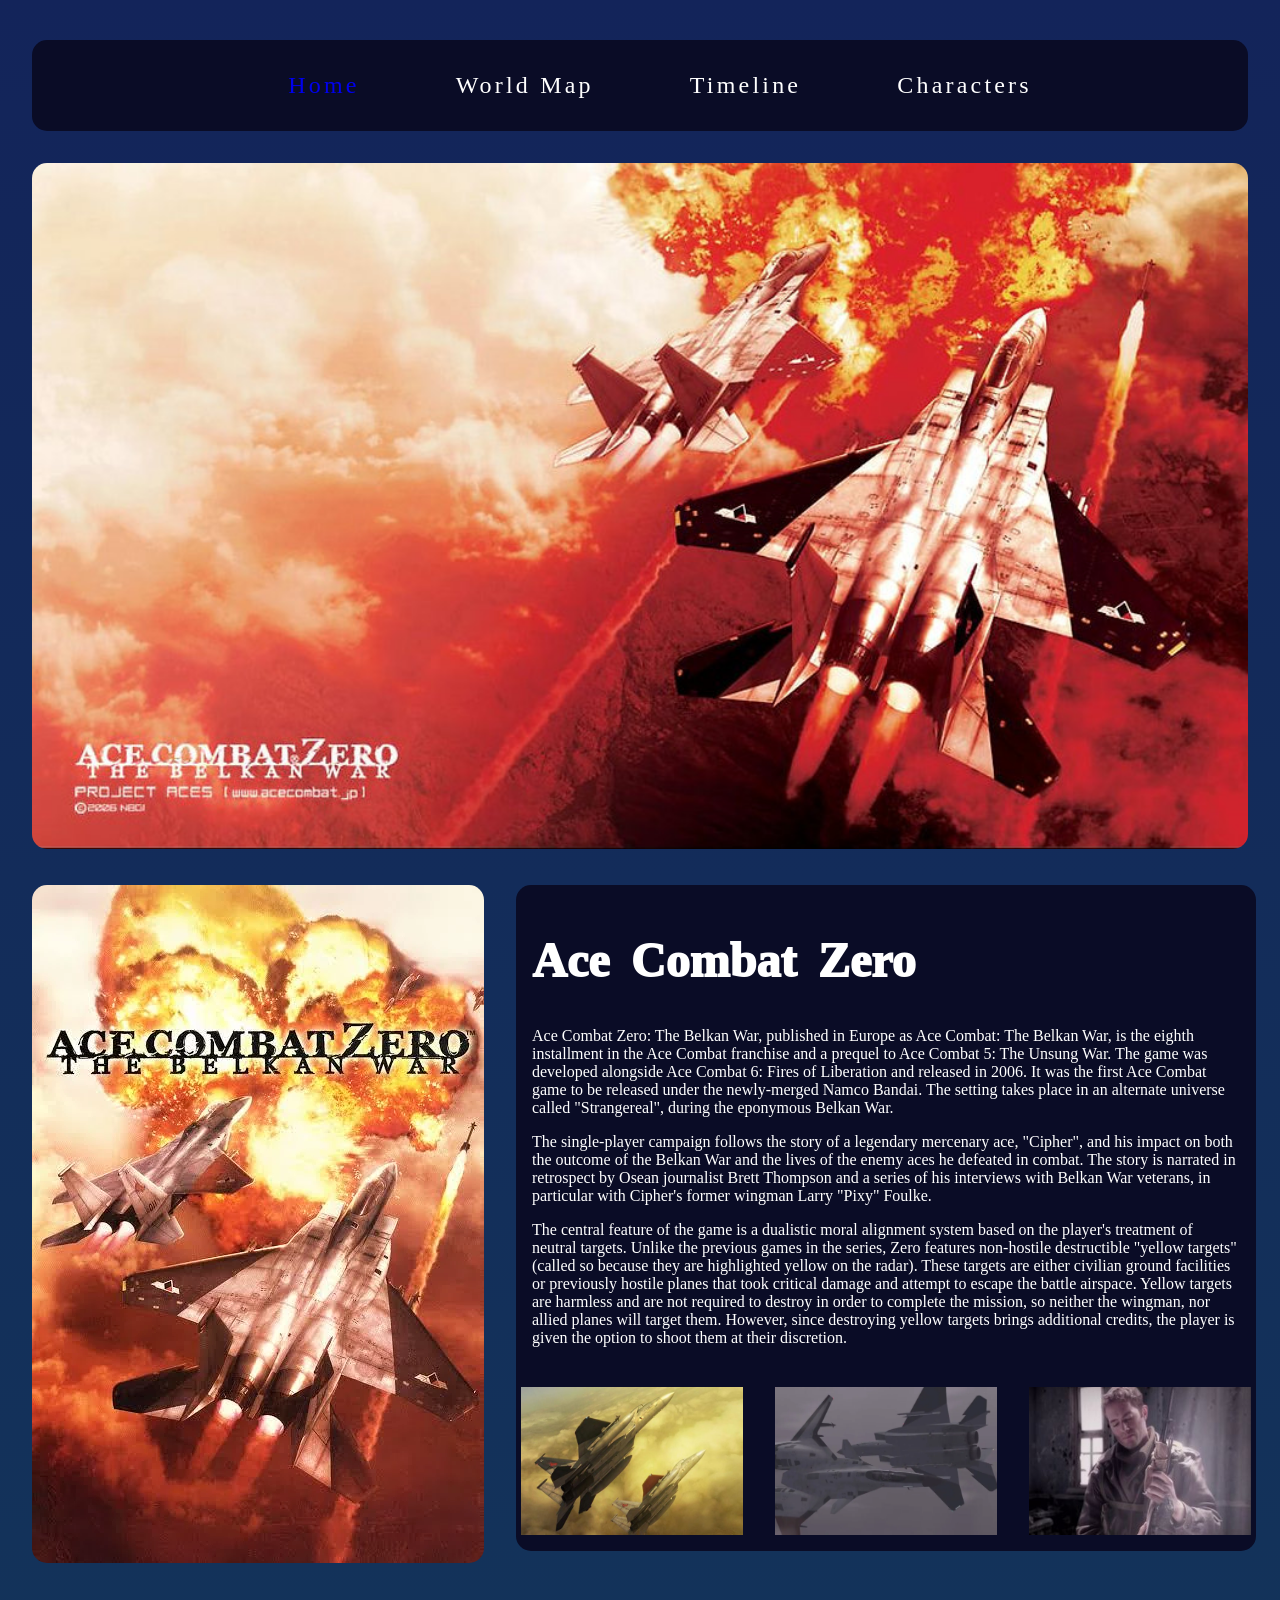
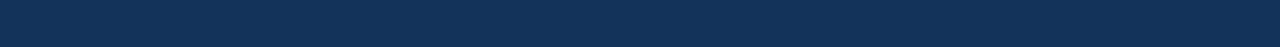
==== index.html @ 84a394d4 "init initial commit" ====
<!DOCTYPE html>
<html>
    <head>
        <title>Homepage</title>
        <link rel="stylesheet" href="styles.css">
    </head>
    <body>

        <div class="nav-container">
            <!-- Navigation -->
            <nav>
                <!-- 
                <img class="logo" src="images/Logo.webp"> 
                -->
                <ul>
                    <li>
                        <a href="index.html">Home</a>
                    </li>
                    <li>
                        <a href="">World Map</a>
                    </li>
                    <li>
                        <a href="">Timeline</a>
                    </li>
                    <li>
                        <a href="">Characters</a>
                    </li>
                </ul>
            </nav>  

        <!-- Banner/Hero -->
            <div class="banner-container">
                <img class="banner" src="images/Banner.jpg" alt="Ace Combat Zero Cover Art">
            </div>
            <!-- Side Image -->
            <aside class="side-image-container">
                <img class="side-image" src="images/SideImage.webp" alt="Ace Combat Zero Cover Art">
            </aside>
            
            <!-- Text -->
            <main class="game-summary-container">
                <article class="summary">
                    <h2>
                    Ace Combat Zero
                    </h2>
                    <p>
                        Ace Combat Zero: The Belkan War, published in Europe as Ace Combat: The Belkan War, is the eighth installment 
                        in the Ace Combat franchise and a prequel to Ace Combat 5: The Unsung War. 
                        The game was developed alongside Ace Combat 6: Fires of Liberation and released in 2006.
                        It was the first Ace Combat game to be released under the newly-merged Namco Bandai. 
                        The setting takes place in an alternate universe called "Strangereal", during the eponymous Belkan War. 
                    </p>
                    
                    <p>
                        The single-player campaign follows the story of a legendary mercenary ace, "Cipher", 
                        and his impact on both the outcome of the Belkan War and the lives of the enemy aces he defeated in combat. 
                        The story is narrated in retrospect by Osean journalist Brett Thompson and a series of his interviews with Belkan War veterans, 
                        in particular with Cipher's former wingman Larry "Pixy" Foulke. 
                    </p>
                    
                    <p>The central feature of the game is a dualistic moral alignment system based on the player's treatment of neutral targets. 
                        Unlike the previous games in the series, Zero features non-hostile destructible "yellow targets" (called so because they 
                        are highlighted yellow on the radar). These targets are either civilian ground facilities or previously hostile planes that 
                        took critical damage and attempt to escape the battle airspace. Yellow targets are harmless and are not required to destroy 
                        in order to complete the mission, so neither the wingman, nor allied planes will target them. However, since destroying yellow 
                        targets brings additional credits, the player is given the option to shoot them at their discretion.
                    </p>
                </article>

                <!-- Screenshots of game -->
                <article class="icon-container">
                    <img class="icon" src="images/Icon1.jpg" alt="Two jets in the sky">
                    <img class="icon" src="images/Icon2.webp" alt="Two jets dueling one another">
                    <img class="icon" src="images/Icon3.jpg" alt="Larry Foulke holding rifle cutscene">
                </article>
            </main>
        </div>

    </body>
</html>
---- styles.css ----
body {
    margin: 0;
    /* other backgrounds i tried but didnt like, but im not sure so i MIGHT switch back to them, so i'm just leaving them here */
    /* background-color: #13245A; */
    /* background-image: url(images/BackgroundIndex.jpg) */
     background-image: linear-gradient(to bottom, #13245A, #13335a);
     
}

a:visited {
    color: #FFFFFF;
    text-decoration: none;
}

li:hover {
    background-color: #23284d;
    border-radius: 15px;
}


ul {
    list-style-type: none;
    display: flex;
    
}

li {
    font-family: Cambria, Cochin, Georgia, Times, 'Times New Roman', serif;
    padding: 1rem;
    font-size: 1.5rem;
    letter-spacing: 0.2rem;
    margin: 0px 2rem;
    
}

image {
    max-width: 100%;
}

.nav-container {
    display: grid;
    grid-template-columns: 1fr 3fr;
}

nav {
    grid-column: span 2;
    background-color: #0A0C26;
    color: #FFFFFF;
    margin: 2.5em 2em 1em;
    border-radius: 15px;
    display: flex;
    align-items: center;
    justify-content: center;
}

nav a{
    text-decoration: none;
}

h2 {
    font-size: 3em;
    font-family: Cambria, Cochin, Georgia, Times, 'Times New Roman', serif;
    font-weight: 1000;
    word-spacing: 0.2em;
}

.logo {
    max-height: 4.5rem;
    border-radius: 50%;
    margin: 0.2rem 1rem 0.2rem 2rem;
}

.banner-container {
    grid-column: span 2;
    margin: 1em 2em 0.5em;
}

.banner {
    width: 100%;
    border-radius: 15px;
}

.side-image-container {
    grid-row: span 2;
    margin: 1.5em 1em 5em 2em;
}

.side-image {
    border-radius: 15px;
}

.game-summary-container {
    grid-row: span 2;
    margin: 1.5em 1.5em 6em 1em;
    background-color: #0A0C26;
    color: #FFFFFF;
    border-radius: 15px;
}

.summary {
    padding: 0.5em 1em 0.5em;
    font-family: Cambria, Cochin, Georgia, Times, 'Times New Roman', serif;

}

.icon-container {
    display: flex;
    justify-content: center;
}

.icon {
    margin: 1em;
    max-width: 30%;
}
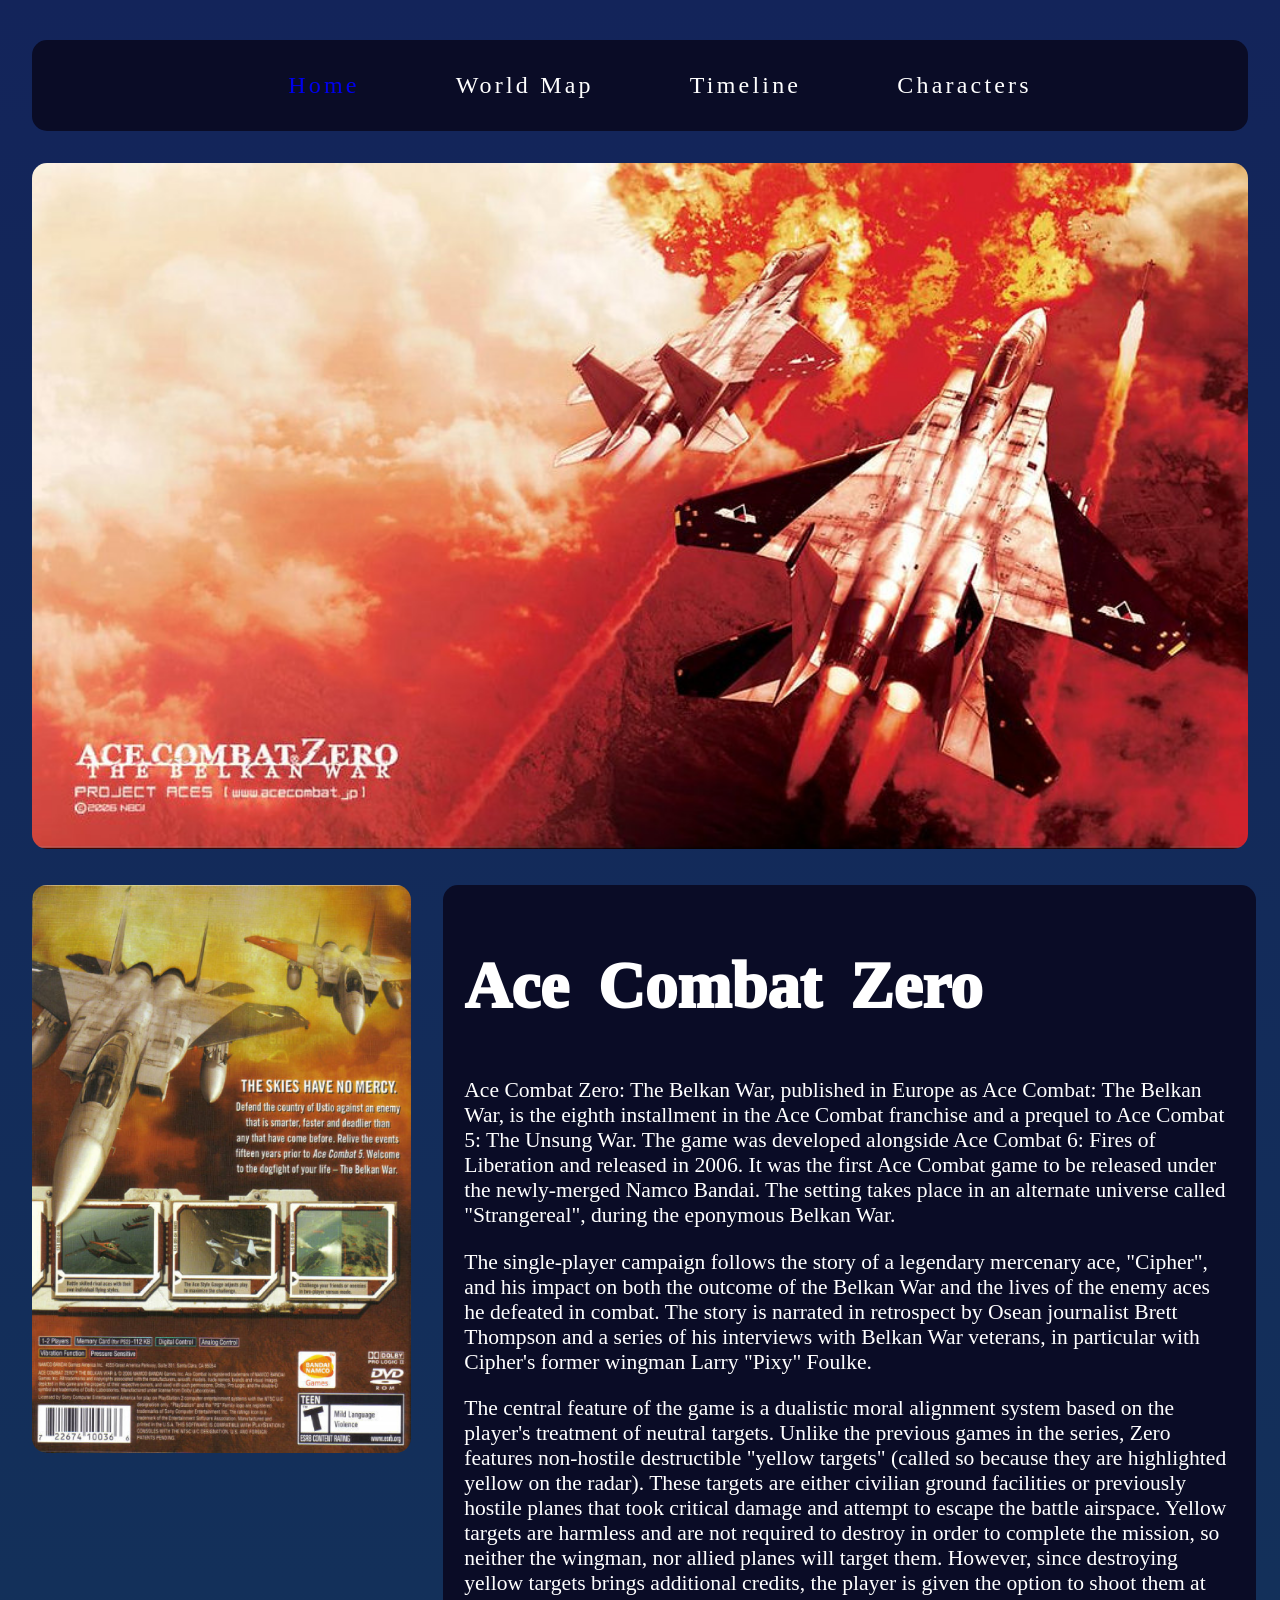
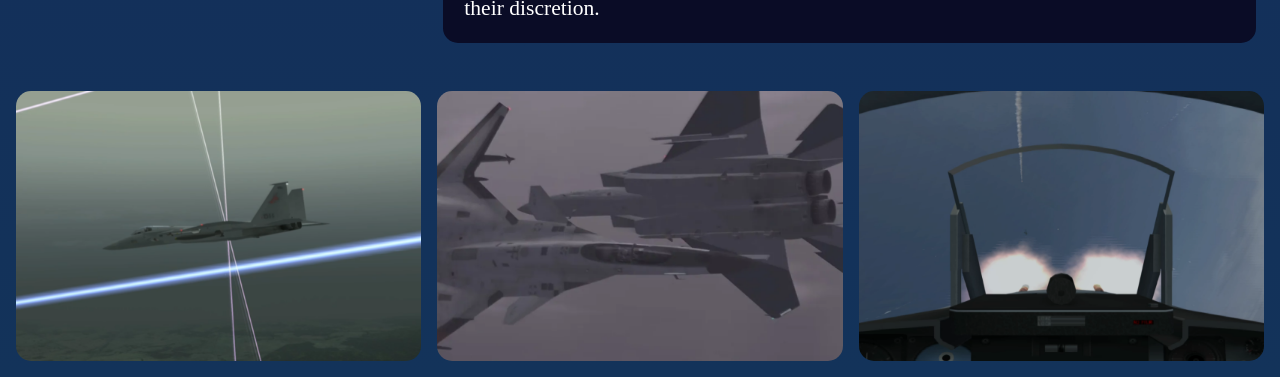
==== commit 80d765b8: "IndexResponsive Made index page more responsive to different screen sizes via media queries. Replace" ====
--- a/index.html
+++ b/index.html
@@ -1,17 +1,17 @@
 <!DOCTYPE html>
-<html>
+<html lang="en">
     <head>
+        <meta charset="utf-8">
+        <meta name="viewport" content="width=device-width, initial-scale=1.0">
         <title>Homepage</title>
         <link rel="stylesheet" href="styles.css">
     </head>
+    
     <body>
 
-        <div class="nav-container">
+        <div class="main-container">
             <!-- Navigation -->
             <nav>
-                <!-- 
-                <img class="logo" src="images/Logo.webp"> 
-                -->
                 <ul>
                     <li>
                         <a href="index.html">Home</a>
@@ -32,12 +32,14 @@
             <div class="banner-container">
                 <img class="banner" src="images/Banner.jpg" alt="Ace Combat Zero Cover Art">
             </div>
+            
             <!-- Side Image -->
             <aside class="side-image-container">
-                <img class="side-image" src="images/SideImage.webp" alt="Ace Combat Zero Cover Art">
+                <img class="side-image" src="images/SideImage2.png" alt="Ace Combat Zero Cover Art">
+                <!-- <img class="side-image" src="images/SideImage2.png" alt="Ace Combat Zero Cover Art"> -->
             </aside>
             
-            <!-- Text -->
+            <!-- Game Description -->
             <main class="game-summary-container">
                 <article class="summary">
                     <h2>
@@ -66,14 +68,15 @@
                         targets brings additional credits, the player is given the option to shoot them at their discretion.
                     </p>
                 </article>
+            </main>
 
-                <!-- Screenshots of game -->
-                <article class="icon-container">
-                    <img class="icon" src="images/Icon1.jpg" alt="Two jets in the sky">
-                    <img class="icon" src="images/Icon2.webp" alt="Two jets dueling one another">
-                    <img class="icon" src="images/Icon3.jpg" alt="Larry Foulke holding rifle cutscene">
-                </article>
-            </main>
+            <!-- Screenshots of game -->
+                <div class="icon-container">
+                    <img class="icon1" src="images/Icon1.png" alt="Jet flying through railgun lasers">
+                    <img class="icon2" src="images/Icon2.png" alt="Two jets dueling one another">
+                    <img class="icon3" src="images/Icon3.png" alt="Cockpit view of jet in combat">
+                </div>
+
         </div>
 
     </body>
--- a/styles.css
+++ b/styles.css
@@ -1,3 +1,6 @@
+
+
+
 body {
     margin: 0;
     /* other backgrounds i tried but didnt like, but im not sure so i MIGHT switch back to them, so i'm just leaving them here */
@@ -21,29 +24,23 @@
 ul {
     list-style-type: none;
     display: flex;
+    font-size: 1.5rem;
     
 }
 
 li {
     font-family: Cambria, Cochin, Georgia, Times, 'Times New Roman', serif;
-    padding: 1rem;
-    font-size: 1.5rem;
+    padding: 0.5rem 3rem;
     letter-spacing: 0.2rem;
-    margin: 0px 2rem;
+}
+
+img {
+    max-inline-size: 100%;
     
 }
 
-image {
-    max-width: 100%;
-}
-
-.nav-container {
-    display: grid;
-    grid-template-columns: 1fr 3fr;
-}
-
 nav {
-    grid-column: span 2;
+    grid-column: span 3;
     background-color: #0A0C26;
     color: #FFFFFF;
     margin: 2.5em 2em 1em;
@@ -55,6 +52,7 @@
 
 nav a{
     text-decoration: none;
+  
 }
 
 h2 {
@@ -70,8 +68,14 @@
     margin: 0.2rem 1rem 0.2rem 2rem;
 }
 
+.main-container {
+    display: grid;
+    grid-template-columns: 1fr 1fr 4fr;
+}
+
+
 .banner-container {
-    grid-column: span 2;
+    grid-column: span 3;
     margin: 1em 2em 0.5em;
 }
 
@@ -81,8 +85,8 @@
 }
 
 .side-image-container {
-    grid-row: span 2;
-    margin: 1.5em 1em 5em 2em;
+    grid-column: 1 / 3;
+    margin: 1.5em 1em 2em 2em;
 }
 
 .side-image {
@@ -90,26 +94,143 @@
 }
 
 .game-summary-container {
-    grid-row: span 2;
-    margin: 1.5em 1.5em 6em 1em;
+    grid-column: 3 / 3;
+    margin: 1.5em 1.5em 2em 1em;
     background-color: #0A0C26;
     color: #FFFFFF;
     border-radius: 15px;
 }
 
 .summary {
-    padding: 0.5em 1em 0.5em;
+    padding: 0.5em 1em 0em;
     font-family: Cambria, Cochin, Georgia, Times, 'Times New Roman', serif;
-
+    font-size: 1.35rem;
 }
 
 .icon-container {
-    display: flex;
-    justify-content: center;
-}
-
-.icon {
+    grid-column: span 3;
+    display: grid;
+    gap: 1em;
+    grid-template-columns: 1fr 1fr 1fr;
     margin: 1em;
-    max-width: 30%;
-}
-
+    
+}
+
+.icon1 {
+    max-inline-size: 100%;
+    grid-column: 1 / 1;
+    border-radius: 15px;
+}
+
+.icon2 {
+    max-inline-size: 100%;
+    grid-column: 2 / 2;
+    border-radius: 15px;
+}
+
+.icon3 {
+    max-inline-size: 100%;
+    grid-column: 3 / 3;
+    border-radius: 15px;
+}
+
+/* Media queries focused on index page */
+
+@media (max-width: 1100px) {
+    .summary {
+    padding: 0.5em 1em 0.5em;
+    font-size: 0.85em;
+}
+
+h1 {
+    font-size: 2rem;
+}
+
+}
+
+@media (max-width: 1000px) {
+
+    h2 {
+        font-size: 2rem;
+        word-spacing: 0.2em;
+    }
+
+    ul {
+    font-size: 1.0rem;
+}
+
+ .side-image-container {
+    margin: 1em;
+    margin: 1.5em 1em 1em 2em;
+    }
+
+
+.game-summary-container {
+    margin: 1em 1.5em 1em 1em;
+
+    }
+
+    .summary {
+    padding: 0.5em 1em 0.5em;
+    font-size: 1em;
+}
+}
+
+@media (max-width: 800px) {
+    ul {
+
+    font-size: 1.0rem;
+}
+
+ .side-image-container {
+    margin: 1em;
+
+    }
+
+
+.game-summary-container {
+    margin: 1em 1.5em 1em 1em;
+
+    }
+    .summary {
+    padding: 0.5em 1em 0.5em;
+    font-size: 0.6em;
+}
+
+    ul {
+
+    font-size: 0.9rem;
+}
+
+li {
+
+    padding: 0.5rem 2rem;
+    letter-spacing: 0.1rem;
+}
+
+h2 {
+    font-size: 1rem;
+}
+
+}
+
+@media (max-width: 600px) {
+
+    ul {
+    font-size: 0.8rem;
+}
+
+li {
+    padding: 0.5rem 1rem;
+    letter-spacing: 0.1rem;
+}
+
+    h2 {
+    font-size: 0.8rem;
+}
+
+    .summary {
+    padding: 0.5em 1em 0.5em;
+    font-size: 0.4em;
+}
+}
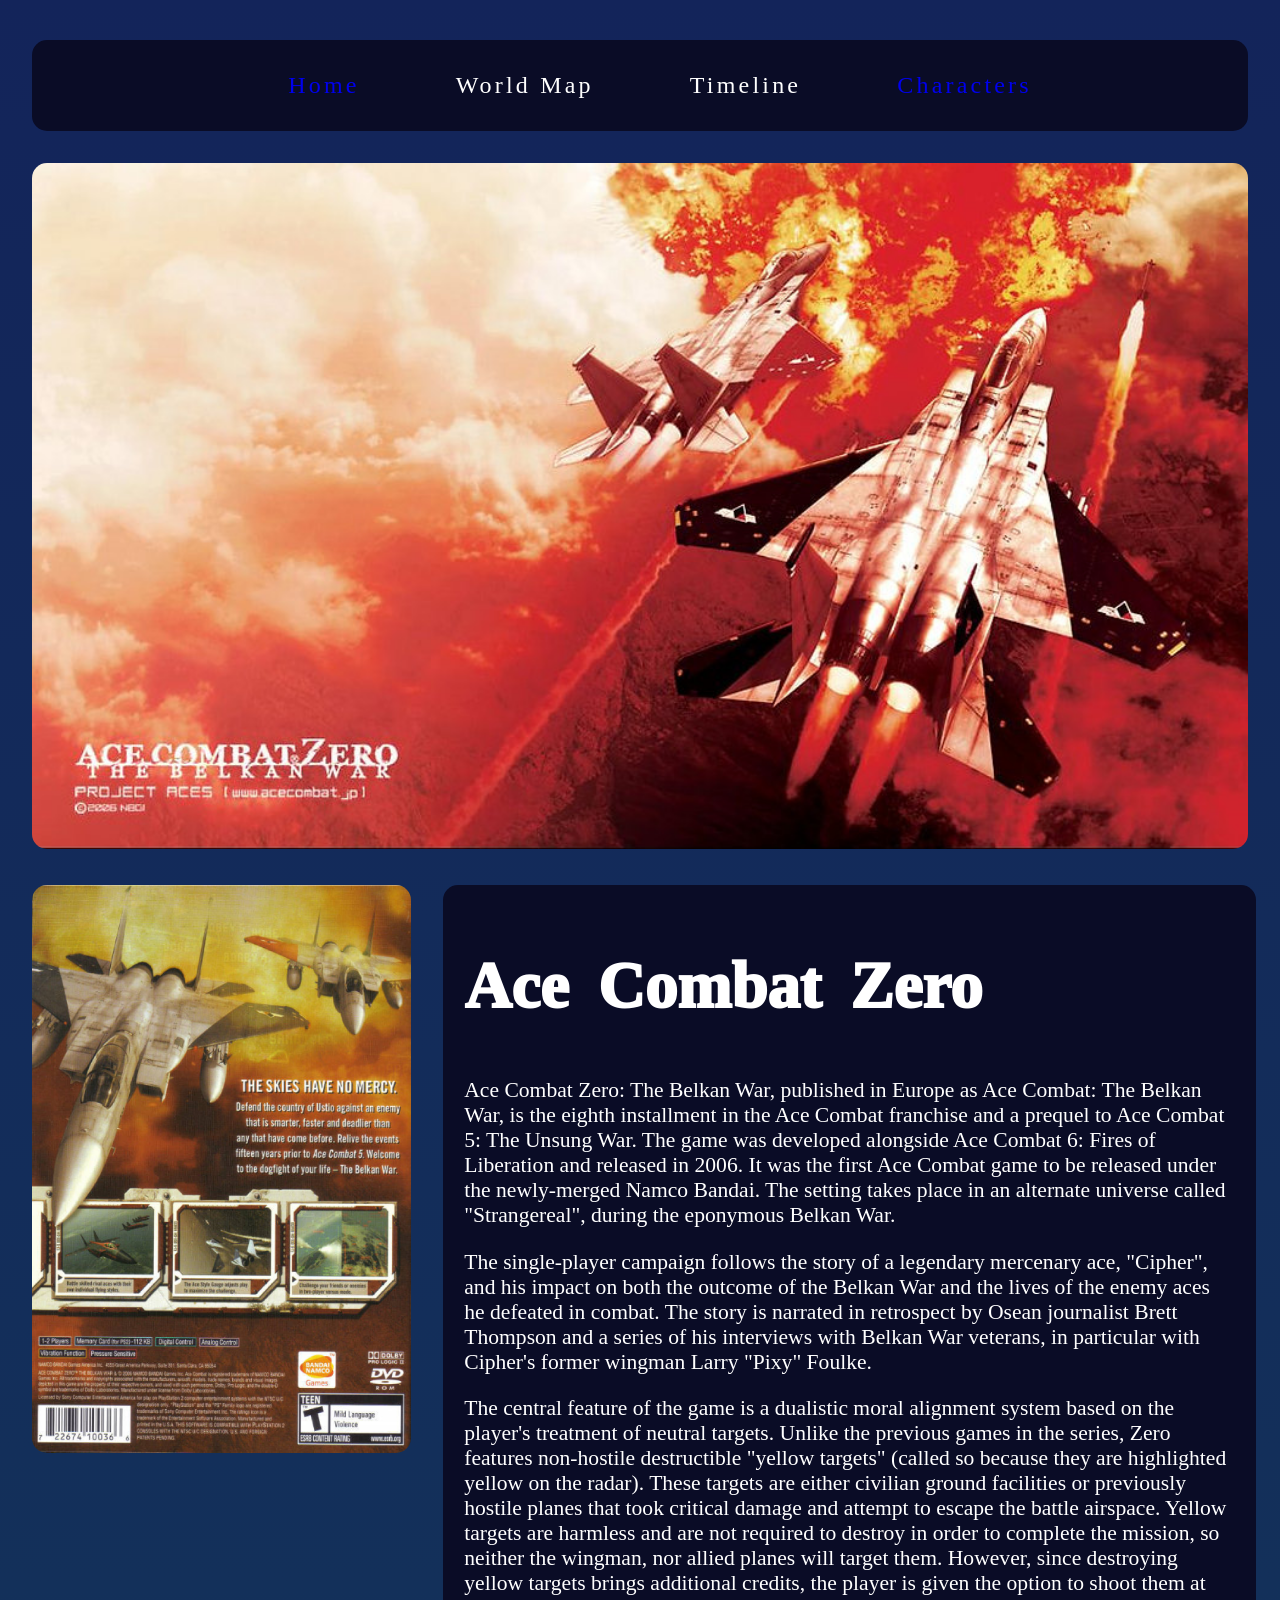
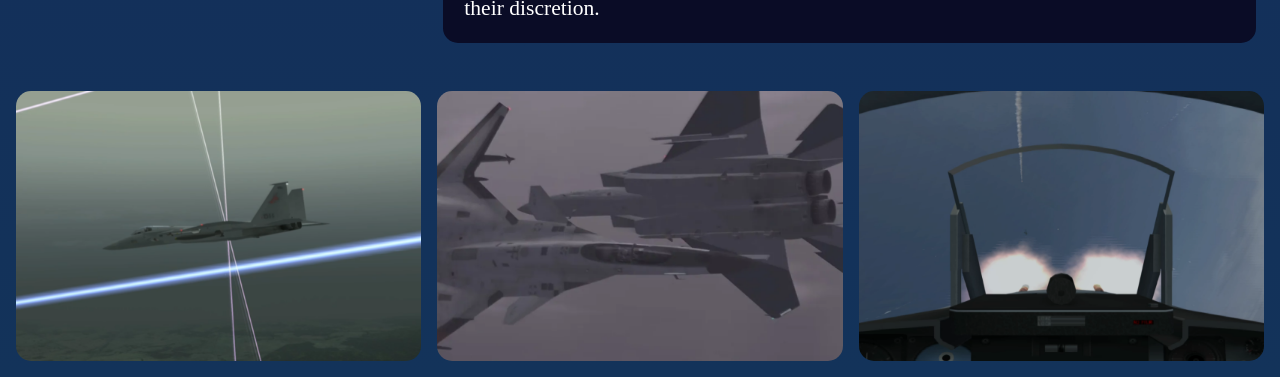
==== commit 80943152: "mobile view Made layout verticle when screen is too small" ====
--- a/index.html
+++ b/index.html
@@ -23,7 +23,7 @@
                         <a href="">Timeline</a>
                     </li>
                     <li>
-                        <a href="">Characters</a>
+                        <a href="characters.html">Characters</a>
                     </li>
                 </ul>
             </nav>  
--- a/styles.css
+++ b/styles.css
@@ -192,6 +192,7 @@
     margin: 1em 1.5em 1em 1em;
 
     }
+
     .summary {
     padding: 0.5em 1em 0.5em;
     font-size: 0.6em;
@@ -214,7 +215,7 @@
 
 }
 
-@media (max-width: 600px) {
+@media (max-width: 550px) {
 
     ul {
     font-size: 0.8rem;
@@ -226,11 +227,34 @@
 }
 
     h2 {
-    font-size: 0.8rem;
-}
-
-    .summary {
-    padding: 0.5em 1em 0.5em;
-    font-size: 0.4em;
-}
+    font-size: 2rem;
+}
+
+    .side-image-container {
+    margin: 1em;
+    grid-column: 1 / 4;
+    }
+
+    .game-summary-container {
+    margin: 1em 1.5em 1em 1em;
+    grid-column: 1 / 4;
+    }
+
+    .summary {
+    padding: 0.5em 1em 0.5em;
+    font-size: 0.8em;
+    
+}
+
+    .icon1 {
+    grid-column: 1 / 4;
+    }
+
+    .icon2 {
+    grid-column: 1 / 4;
+    }
+
+    .icon3 {
+    grid-column: 1 / 4;
+    }
 }
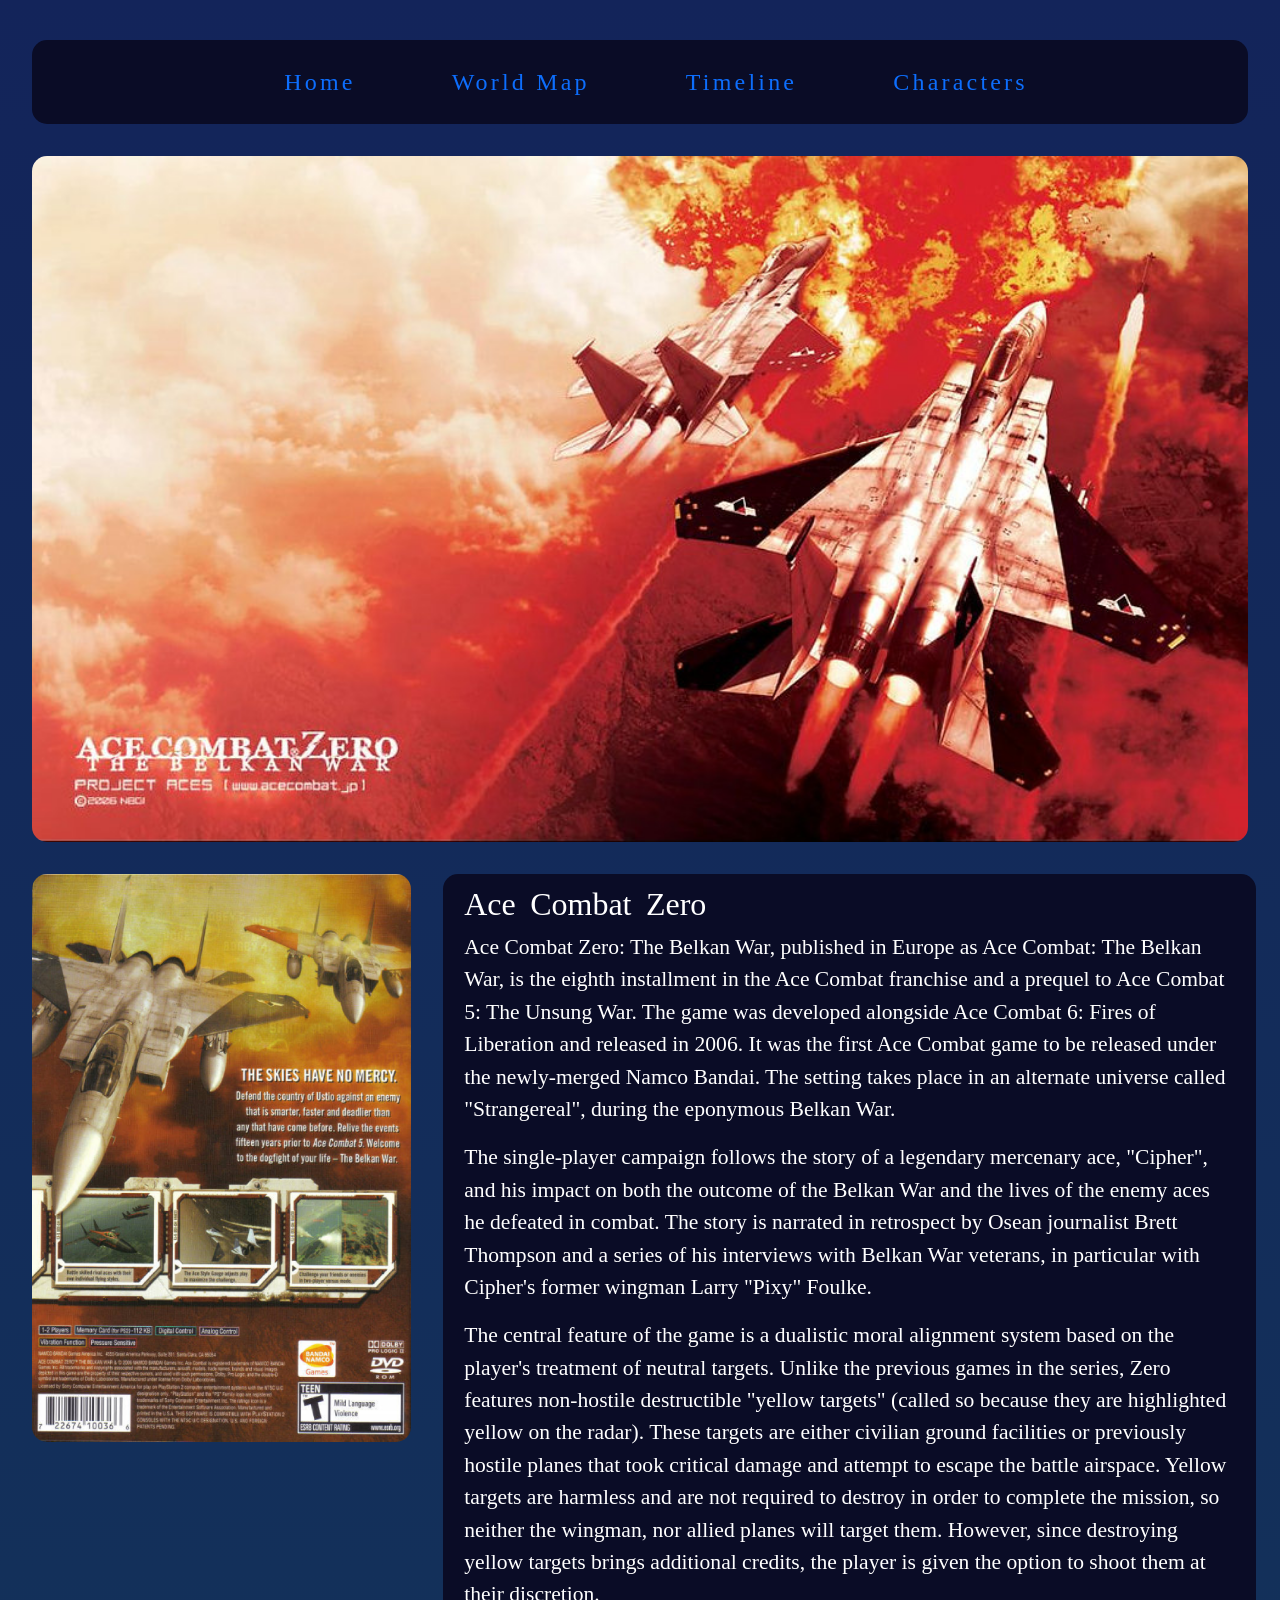
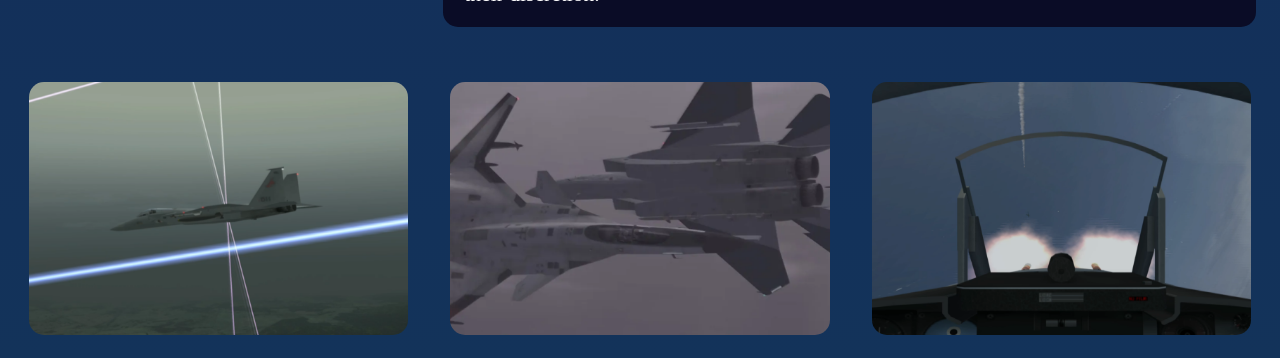
==== commit 67b868ee: "Bootstrap Downloaded the framework bootstrap & added it to project files. Added two new pages utiliz" ====
--- a/index.html
+++ b/index.html
@@ -5,22 +5,25 @@
         <meta name="viewport" content="width=device-width, initial-scale=1.0">
         <title>Homepage</title>
         <link rel="stylesheet" href="styles.css">
+        <link rel="stylesheet" href="css/bootstrap.css">
+        <script defer src="js/bootstrap.bundle.min.js"></script>
+
     </head>
     
     <body>
 
         <div class="main-container">
             <!-- Navigation -->
-            <nav>
+            <nav class="navigation">
                 <ul>
                     <li>
                         <a href="index.html">Home</a>
                     </li>
                     <li>
-                        <a href="">World Map</a>
+                        <a href="map.html">World Map</a>
                     </li>
                     <li>
-                        <a href="">Timeline</a>
+                        <a href="timeline.html">Timeline</a>
                     </li>
                     <li>
                         <a href="characters.html">Characters</a>
@@ -70,14 +73,54 @@
                 </article>
             </main>
 
-            <!-- Screenshots of game -->
+                <!-- Game screenshots -->
                 <div class="icon-container">
-                    <img class="icon1" src="images/Icon1.png" alt="Jet flying through railgun lasers">
-                    <img class="icon2" src="images/Icon2.png" alt="Two jets dueling one another">
-                    <img class="icon3" src="images/Icon3.png" alt="Cockpit view of jet in combat">
+                    <button type="button" class="btn" data-bs-toggle="modal" data-bs-target="#ModalScreenshot1">
+                        <img class="icon1" src="images/Icon1.png" alt="Jet flying through railgun lasers">
+                    </button>
+                    <button type="button" class="btn" data-bs-toggle="modal" data-bs-target="#ModalScreenshot2">
+                        <img class="icon2" src="images/Icon2.png" alt="Two jets dueling one another">
+                    </button>
+                    <button type="button" class="btn" data-bs-toggle="modal" data-bs-target="#ModalScreenshot3">
+                        <img class="icon3" src="images/Icon3.png" alt="Cockpit view of jet in combat">
+                    </button>
                 </div>
 
+                <!-- Modal -->
+
+                <div class="modal fade" id="ModalScreenshot1" tabindex="-1" aria-labelledby="ModalScreenshot1Label" aria-hidden="true">
+                    <div class="modal-dialog modal-dialog-centered modal-lg">
+                        <div class="modal-content bg-transparent">
+                            <img class="icon1" src="images/Icon1.png" alt="Jet flying through railgun lasers">
+                            <div class="modal-footer">
+                                <button type="button" class="btn btn-secondary" data-bs-dismiss="modal">Close</button>
+                            </div>
+                        </div>
+                    </div>
+                </div>
+
+                <div class="modal fade" id="ModalScreenshot2" tabindex="-1" aria-labelledby="ModalScreenshot2Label" aria-hidden="true">
+                    <div class="modal-dialog modal-dialog-centered modal-lg">
+                        <div class="modal-content bg-transparent">
+                            <img class="icon2" src="images/Icon2.png" alt="Two jets dueling one another">
+                            <div class="modal-footer">
+                                <button type="button" class="btn btn-secondary" data-bs-dismiss="modal">Close</button>
+                            </div>
+                        </div>
+                    </div>
+                </div>
+
+                 <div class="modal fade" id="ModalScreenshot3" tabindex="-1" aria-labelledby="ModalScreenshot3label" aria-hidden="true">
+                    <div class="modal-dialog modal-dialog-centered modal-lg">
+                        <div class="modal-content bg-transparent">
+                            <img class="icon3" src="images/Icon3.png" alt="Cockpit view of jet in combat">
+                            <div class="modal-footer">
+                                <button type="button" class="btn btn-secondary" data-bs-dismiss="modal">Close</button>
+                            </div>
+                        </div>
+                    </div>
+                </div>               
         </div>
-
+    <script src="https://cdn.jsdelivr.net/npm/bootstrap@5.3.8/dist/js/bootstrap.bundle.min.js" integrity="sha384-FKyoEForCGlyvwx9Hj09JcYn3nv7wiPVlz7YYwJrWVcXK/BmnVDxM+D2scQbITxI" crossorigin="anonymous"></script>
     </body>
 </html>
--- a/styles.css
+++ b/styles.css
@@ -25,6 +25,7 @@
     list-style-type: none;
     display: flex;
     font-size: 1.5rem;
+    padding-top: 1rem;
     
 }
 
@@ -37,17 +38,6 @@
 img {
     max-inline-size: 100%;
     
-}
-
-nav {
-    grid-column: span 3;
-    background-color: #0A0C26;
-    color: #FFFFFF;
-    margin: 2.5em 2em 1em;
-    border-radius: 15px;
-    display: flex;
-    align-items: center;
-    justify-content: center;
 }
 
 nav a{
@@ -62,6 +52,18 @@
     word-spacing: 0.2em;
 }
 
+.navigation {
+    grid-column: span 3;
+    background-color: #0A0C26;
+    color: #FFFFFF;
+    margin: 2.5em 2em 1em;
+    border-radius: 15px;
+    display: flex;
+    align-items: center;
+    justify-content: center;
+}
+
+
 .logo {
     max-height: 4.5rem;
     border-radius: 50%;
@@ -134,6 +136,18 @@
     border-radius: 15px;
 }
 
+.character-summary {
+    padding: 1rem;
+    background-color: #0A0C26;
+    border-radius: 15px;
+}
+
+.event-summary {
+    padding: 2rem;
+    background-color: #0A0C26;
+    border-radius: 15px;
+}
+
 /* Media queries focused on index page */
 
 @media (max-width: 1100px) {
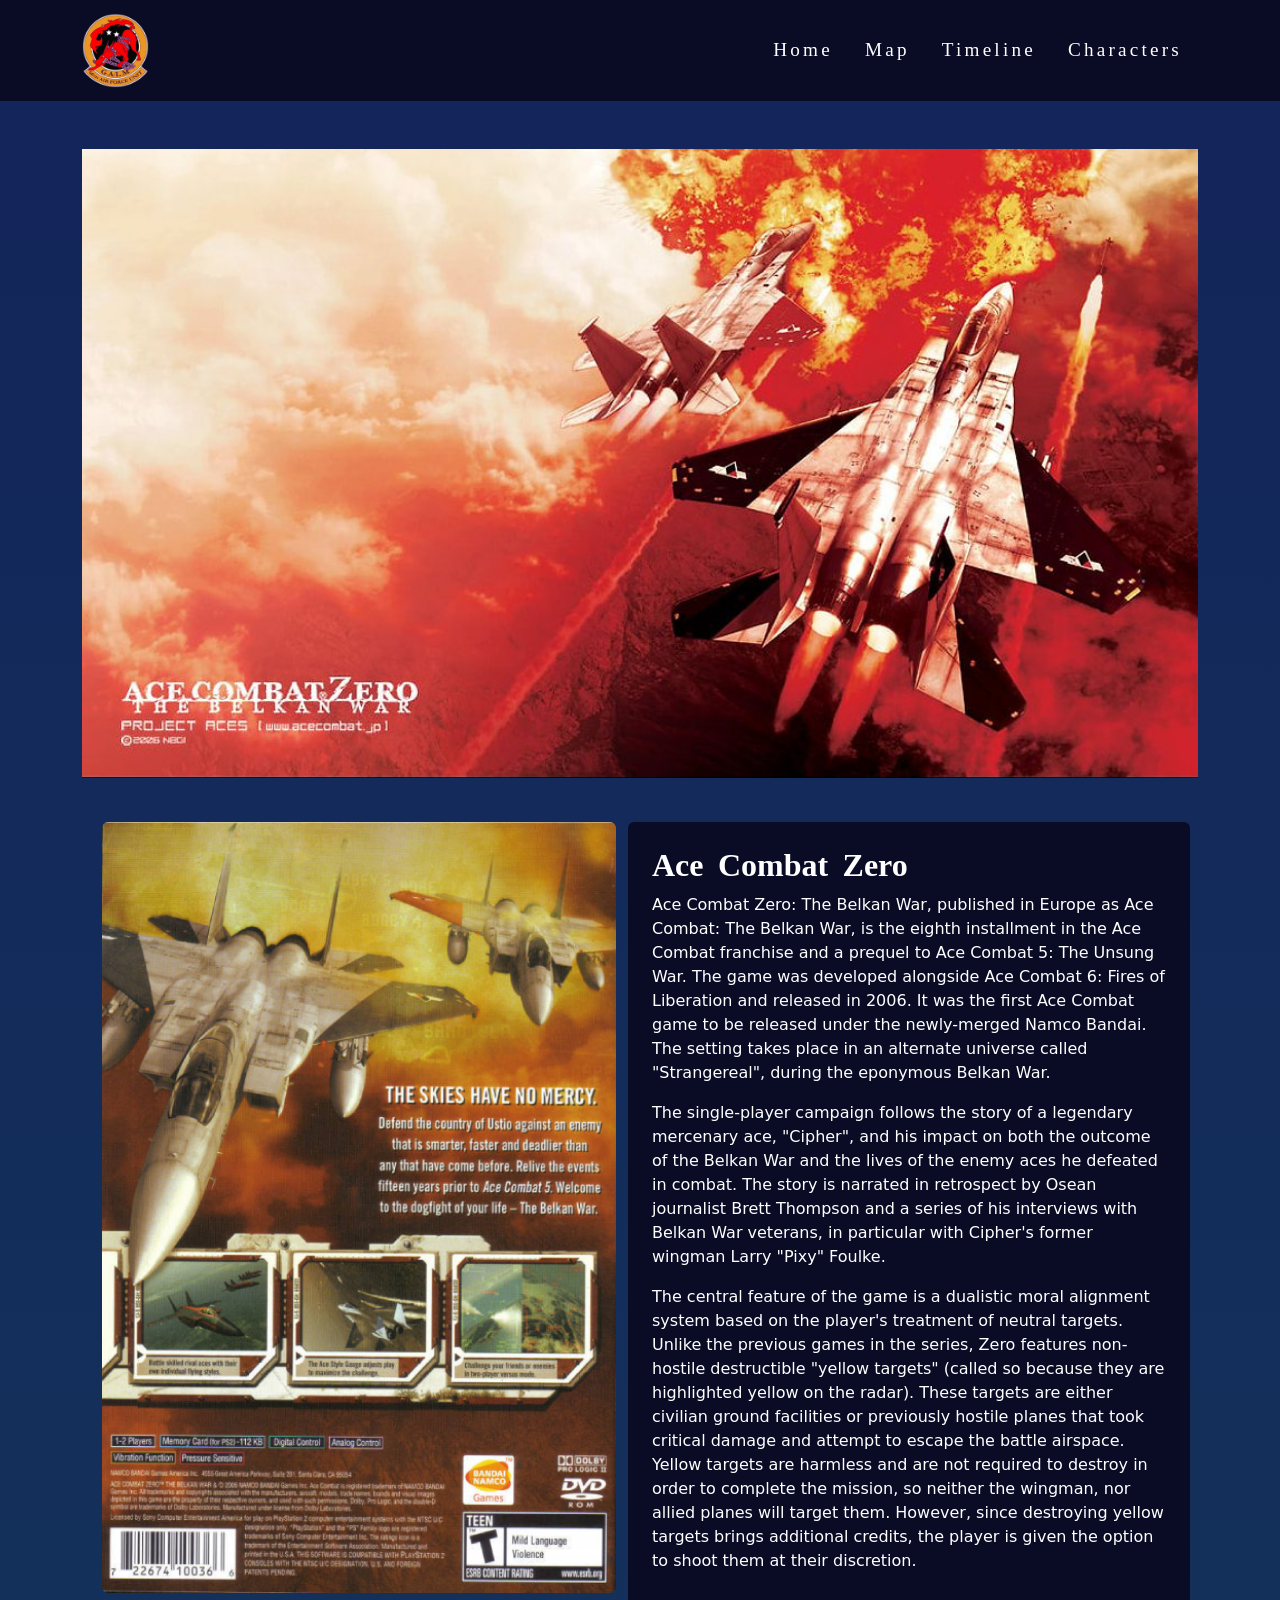
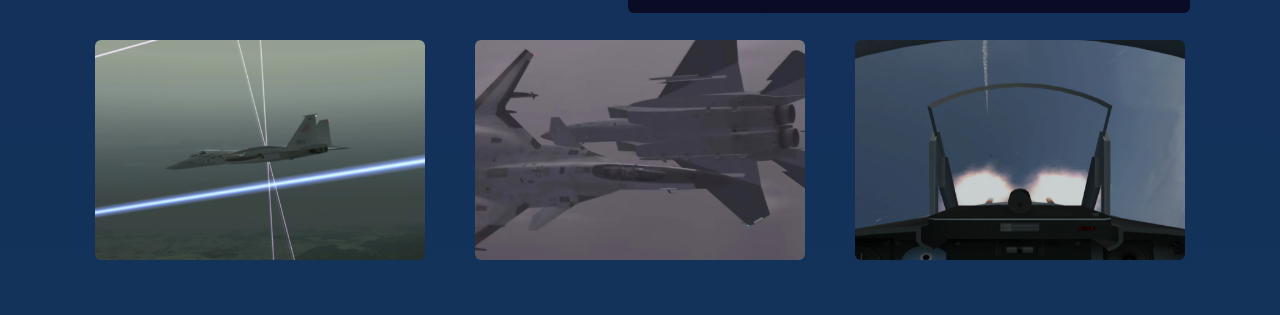
==== commit 12b988d6: "Website Finalized Made Final Changes to Website" ====
--- a/index.html
+++ b/index.html
@@ -12,78 +12,97 @@
     
     <body>
 
-        <div class="main-container">
-            <!-- Navigation -->
-            <nav class="navigation">
-                <ul>
-                    <li>
-                        <a href="index.html">Home</a>
-                    </li>
-                    <li>
-                        <a href="map.html">World Map</a>
-                    </li>
-                    <li>
-                        <a href="timeline.html">Timeline</a>
-                    </li>
-                    <li>
-                        <a href="characters.html">Characters</a>
-                    </li>
-                </ul>
-            </nav>  
-
+    <!-- Navigation -->
+   <nav class="navbar navbar-expand-sm navbar-dark mb-4" style="background-color:#0A0C26;">
+    <div class="container">
+     <a class="navbar-brand">
+        <img src="images/Galm1.webp" alt="Logo" height="75px">
+     </a>
+      <button class="navbar-toggler" type="button" data-bs-toggle="collapse" data-bs-target="#navbarNav" aria-controls="navbarSupportedContent" aria-expanded="false" aria-label="Toggle navigation">
+        <span class="navbar-toggler-icon"></span>
+      </button>
+      <div class="collapse navbar-collapse" id="navbarNav">
+        <ul class="navbar-nav ms-auto">
+          <li class="nav-item">
+            <a class="nav-link active text-white" href="index.html">Home</a>
+          </li>
+          <li class="nav-item">
+            <a class="nav-link active text-white" href="map.html">Map</a>
+          </li>
+          <li class="nav-item">
+            <a class="nav-link active text-white" href="timeline.html">Timeline</a>
+          </li>
+          <li class="nav-item">
+            <a class="nav-link active text-white" href="characters.html">Characters</a>
+          </li>
+        </ul>
+      </div>
+    </div>
+  </nav>
+        
+        <div class="container"> 
         <!-- Banner/Hero -->
-            <div class="banner-container">
-                <img class="banner" src="images/Banner.jpg" alt="Ace Combat Zero Cover Art">
+            <div class="row mt-3">
+                <img class="img-fluid rounded my-4" src="images/Banner.jpg" alt="Ace Combat Zero Cover Art">
             </div>
             
-            <!-- Side Image -->
-            <aside class="side-image-container">
-                <img class="side-image" src="images/SideImage2.png" alt="Ace Combat Zero Cover Art">
-                <!-- <img class="side-image" src="images/SideImage2.png" alt="Ace Combat Zero Cover Art"> -->
-            </aside>
             
-            <!-- Game Description -->
-            <main class="game-summary-container">
-                <article class="summary">
-                    <h2>
-                    Ace Combat Zero
-                    </h2>
-                    <p>
-                        Ace Combat Zero: The Belkan War, published in Europe as Ace Combat: The Belkan War, is the eighth installment 
-                        in the Ace Combat franchise and a prequel to Ace Combat 5: The Unsung War. 
-                        The game was developed alongside Ace Combat 6: Fires of Liberation and released in 2006.
-                        It was the first Ace Combat game to be released under the newly-merged Namco Bandai. 
-                        The setting takes place in an alternate universe called "Strangereal", during the eponymous Belkan War. 
-                    </p>
+                <div class="row mx-2 my-1">
+                    <!-- Side Image -->
+                    <aside class="col my-3">
+                        <img class="img-fluid rounded" src="images/SideImage2.png" alt="Ace Combat Zero Cover Art" width="100%">
+                        <!-- <img class="side-image" src="images/SideImage2.png" alt="Ace Combat Zero Cover Art"> -->
+                    </aside>
                     
-                    <p>
-                        The single-player campaign follows the story of a legendary mercenary ace, "Cipher", 
-                        and his impact on both the outcome of the Belkan War and the lives of the enemy aces he defeated in combat. 
-                        The story is narrated in retrospect by Osean journalist Brett Thompson and a series of his interviews with Belkan War veterans, 
-                        in particular with Cipher's former wingman Larry "Pixy" Foulke. 
-                    </p>
-                    
-                    <p>The central feature of the game is a dualistic moral alignment system based on the player's treatment of neutral targets. 
-                        Unlike the previous games in the series, Zero features non-hostile destructible "yellow targets" (called so because they 
-                        are highlighted yellow on the radar). These targets are either civilian ground facilities or previously hostile planes that 
-                        took critical damage and attempt to escape the battle airspace. Yellow targets are harmless and are not required to destroy 
-                        in order to complete the mission, so neither the wingman, nor allied planes will target them. However, since destroying yellow 
-                        targets brings additional credits, the player is given the option to shoot them at their discretion.
-                    </p>
-                </article>
-            </main>
+                    <!-- Game Description -->
+                    <main class="col-lg my-3 text-white rounded p-4" style="background-color: #0A0C26;">
+                            <h2 class="fw-bold">
+                            Ace Combat Zero
+                            </h2>
+                            <p>
+                                Ace Combat Zero: The Belkan War, published in Europe as Ace Combat: The Belkan War, is the eighth installment 
+                                in the Ace Combat franchise and a prequel to Ace Combat 5: The Unsung War. 
+                                The game was developed alongside Ace Combat 6: Fires of Liberation and released in 2006.
+                                It was the first Ace Combat game to be released under the newly-merged Namco Bandai. 
+                                The setting takes place in an alternate universe called "Strangereal", during the eponymous Belkan War. 
+                            </p>
+                            
+                            <p>
+                                The single-player campaign follows the story of a legendary mercenary ace, "Cipher", 
+                                and his impact on both the outcome of the Belkan War and the lives of the enemy aces he defeated in combat. 
+                                The story is narrated in retrospect by Osean journalist Brett Thompson and a series of his interviews with Belkan War veterans, 
+                                in particular with Cipher's former wingman Larry "Pixy" Foulke. 
+                            </p>
+                            
+                            <p>The central feature of the game is a dualistic moral alignment system based on the player's treatment of neutral targets. 
+                                Unlike the previous games in the series, Zero features non-hostile destructible "yellow targets" (called so because they 
+                                are highlighted yellow on the radar). These targets are either civilian ground facilities or previously hostile planes that 
+                                took critical damage and attempt to escape the battle airspace. Yellow targets are harmless and are not required to destroy 
+                                in order to complete the mission, so neither the wingman, nor allied planes will target them. However, since destroying yellow 
+                                targets brings additional credits, the player is given the option to shoot them at their discretion.
+                            </p>
+                    </main>
+                </div>
+           
 
                 <!-- Game screenshots -->
-                <div class="icon-container">
-                    <button type="button" class="btn" data-bs-toggle="modal" data-bs-target="#ModalScreenshot1">
-                        <img class="icon1" src="images/Icon1.png" alt="Jet flying through railgun lasers">
-                    </button>
-                    <button type="button" class="btn" data-bs-toggle="modal" data-bs-target="#ModalScreenshot2">
-                        <img class="icon2" src="images/Icon2.png" alt="Two jets dueling one another">
-                    </button>
-                    <button type="button" class="btn" data-bs-toggle="modal" data-bs-target="#ModalScreenshot3">
-                        <img class="icon3" src="images/Icon3.png" alt="Cockpit view of jet in combat">
-                    </button>
+                
+                <div class="row mb-5">
+                    <div class="col-lg">
+                        <button type="button" class="btn" data-bs-toggle="modal" data-bs-target="#ModalScreenshot1">
+                            <img class="img-fluid rounded" src="images/Icon1.png" alt="Jet flying through railgun lasers">
+                        </button>
+                    </div>
+                    <div class="col-lg">
+                        <button type="button" class="btn" data-bs-toggle="modal" data-bs-target="#ModalScreenshot2">
+                            <img class="img-fluid rounded" src="images/Icon2.png" alt="Two jets dueling one another">
+                        </button>
+                    </div>
+                    <div class="col-lg">
+                        <button type="button" class="btn" data-bs-toggle="modal" data-bs-target="#ModalScreenshot3">
+                            <img class="img-fluid rounded" src="images/Icon3.png" alt="Cockpit view of jet in combat">
+                        </button>
+                    </div>
                 </div>
 
                 <!-- Modal -->
--- a/styles.css
+++ b/styles.css
@@ -23,22 +23,19 @@
 
 ul {
     list-style-type: none;
-    display: flex;
-    font-size: 1.5rem;
+    font-size: 1.2rem;
     padding-top: 1rem;
     
 }
 
 li {
     font-family: Cambria, Cochin, Georgia, Times, 'Times New Roman', serif;
-    padding: 0.5rem 3rem;
+    padding-left: 0.5rem;
+    padding-right: 0.5rem;
+    margin-bottom: 1rem;
     letter-spacing: 0.2rem;
 }
 
-img {
-    max-inline-size: 100%;
-    
-}
 
 nav a{
     text-decoration: none;
@@ -46,13 +43,13 @@
 }
 
 h2 {
-    font-size: 3em;
     font-family: Cambria, Cochin, Georgia, Times, 'Times New Roman', serif;
-    font-weight: 1000;
     word-spacing: 0.2em;
 }
 
-.navigation {
+
+
+/* .navigation {
     grid-column: span 3;
     background-color: #0A0C26;
     color: #FFFFFF;
@@ -61,10 +58,10 @@
     display: flex;
     align-items: center;
     justify-content: center;
-}
+} */
 
 
-.logo {
+/* .logo {
     max-height: 4.5rem;
     border-radius: 50%;
     margin: 0.2rem 1rem 0.2rem 2rem;
@@ -73,10 +70,10 @@
 .main-container {
     display: grid;
     grid-template-columns: 1fr 1fr 4fr;
-}
+} */
 
 
-.banner-container {
+/* .banner-container {
     grid-column: span 3;
     margin: 1em 2em 0.5em;
 }
@@ -84,41 +81,34 @@
 .banner {
     width: 100%;
     border-radius: 15px;
-}
+} */
 
-.side-image-container {
-    grid-column: 1 / 3;
+/* .side-image-container {
     margin: 1.5em 1em 2em 2em;
-}
+} */
 
-.side-image {
+/* .side-image {
     border-radius: 15px;
-}
+} */
 
-.game-summary-container {
-    grid-column: 3 / 3;
-    margin: 1.5em 1.5em 2em 1em;
-    background-color: #0A0C26;
-    color: #FFFFFF;
-    border-radius: 15px;
-}
-
-.summary {
+/* .summary {
     padding: 0.5em 1em 0em;
     font-family: Cambria, Cochin, Georgia, Times, 'Times New Roman', serif;
     font-size: 1.35rem;
-}
+    background-color: #0A0C26;
+    border-radius: 15px;
+} */
 
-.icon-container {
+/* .icon-container {
     grid-column: span 3;
     display: grid;
     gap: 1em;
     grid-template-columns: 1fr 1fr 1fr;
     margin: 1em;
     
-}
+} */
 
-.icon1 {
+/* .icon1 {
     max-inline-size: 100%;
     grid-column: 1 / 1;
     border-radius: 15px;
@@ -134,7 +124,7 @@
     max-inline-size: 100%;
     grid-column: 3 / 3;
     border-radius: 15px;
-}
+} */
 
 .character-summary {
     padding: 1rem;
@@ -147,128 +137,3 @@
     background-color: #0A0C26;
     border-radius: 15px;
 }
-
-/* Media queries focused on index page */
-
-@media (max-width: 1100px) {
-    .summary {
-    padding: 0.5em 1em 0.5em;
-    font-size: 0.85em;
-}
-
-h1 {
-    font-size: 2rem;
-}
-
-}
-
-@media (max-width: 1000px) {
-
-    h2 {
-        font-size: 2rem;
-        word-spacing: 0.2em;
-    }
-
-    ul {
-    font-size: 1.0rem;
-}
-
- .side-image-container {
-    margin: 1em;
-    margin: 1.5em 1em 1em 2em;
-    }
-
-
-.game-summary-container {
-    margin: 1em 1.5em 1em 1em;
-
-    }
-
-    .summary {
-    padding: 0.5em 1em 0.5em;
-    font-size: 1em;
-}
-}
-
-@media (max-width: 800px) {
-    ul {
-
-    font-size: 1.0rem;
-}
-
- .side-image-container {
-    margin: 1em;
-
-    }
-
-
-.game-summary-container {
-    margin: 1em 1.5em 1em 1em;
-
-    }
-
-    .summary {
-    padding: 0.5em 1em 0.5em;
-    font-size: 0.6em;
-}
-
-    ul {
-
-    font-size: 0.9rem;
-}
-
-li {
-
-    padding: 0.5rem 2rem;
-    letter-spacing: 0.1rem;
-}
-
-h2 {
-    font-size: 1rem;
-}
-
-}
-
-@media (max-width: 550px) {
-
-    ul {
-    font-size: 0.8rem;
-}
-
-li {
-    padding: 0.5rem 1rem;
-    letter-spacing: 0.1rem;
-}
-
-    h2 {
-    font-size: 2rem;
-}
-
-    .side-image-container {
-    margin: 1em;
-    grid-column: 1 / 4;
-    }
-
-    .game-summary-container {
-    margin: 1em 1.5em 1em 1em;
-    grid-column: 1 / 4;
-    }
-
-    .summary {
-    padding: 0.5em 1em 0.5em;
-    font-size: 0.8em;
-    
-}
-
-    .icon1 {
-    grid-column: 1 / 4;
-    }
-
-    .icon2 {
-    grid-column: 1 / 4;
-    }
-
-    .icon3 {
-    grid-column: 1 / 4;
-    }
-}
